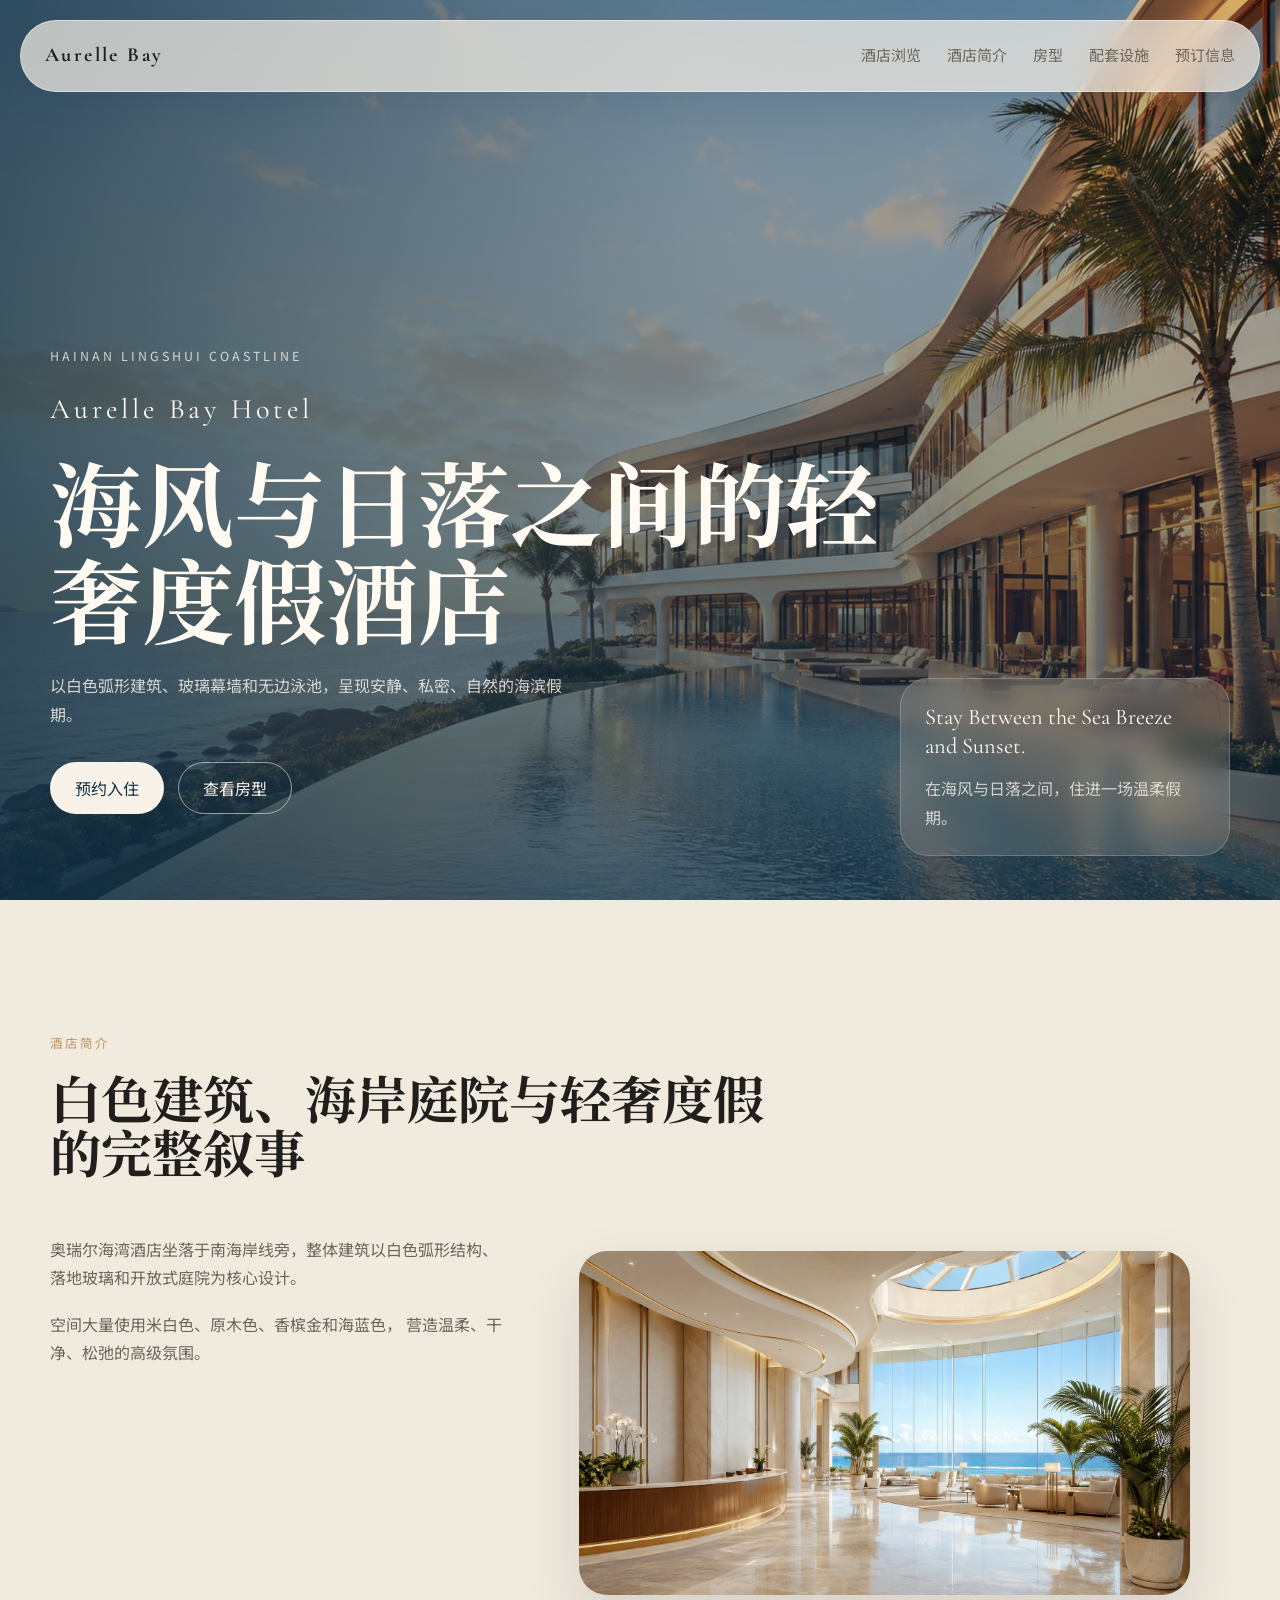
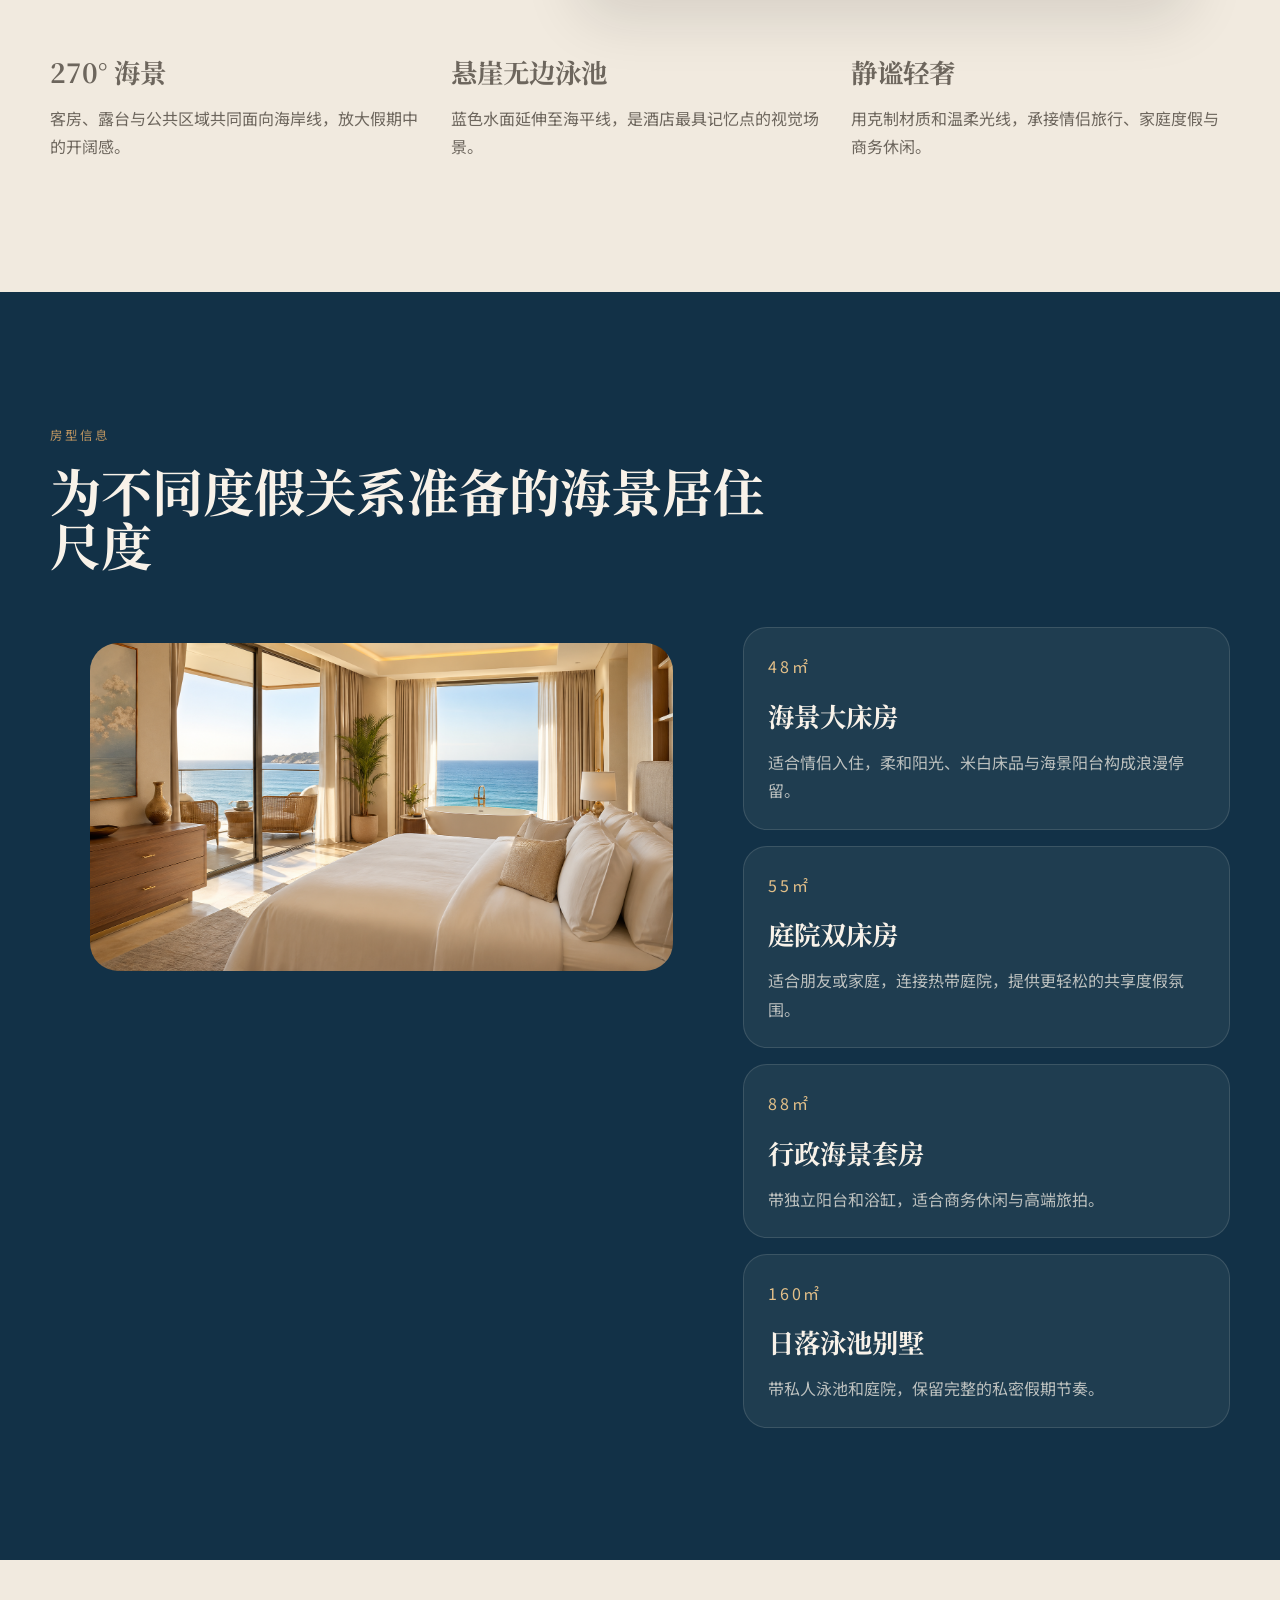
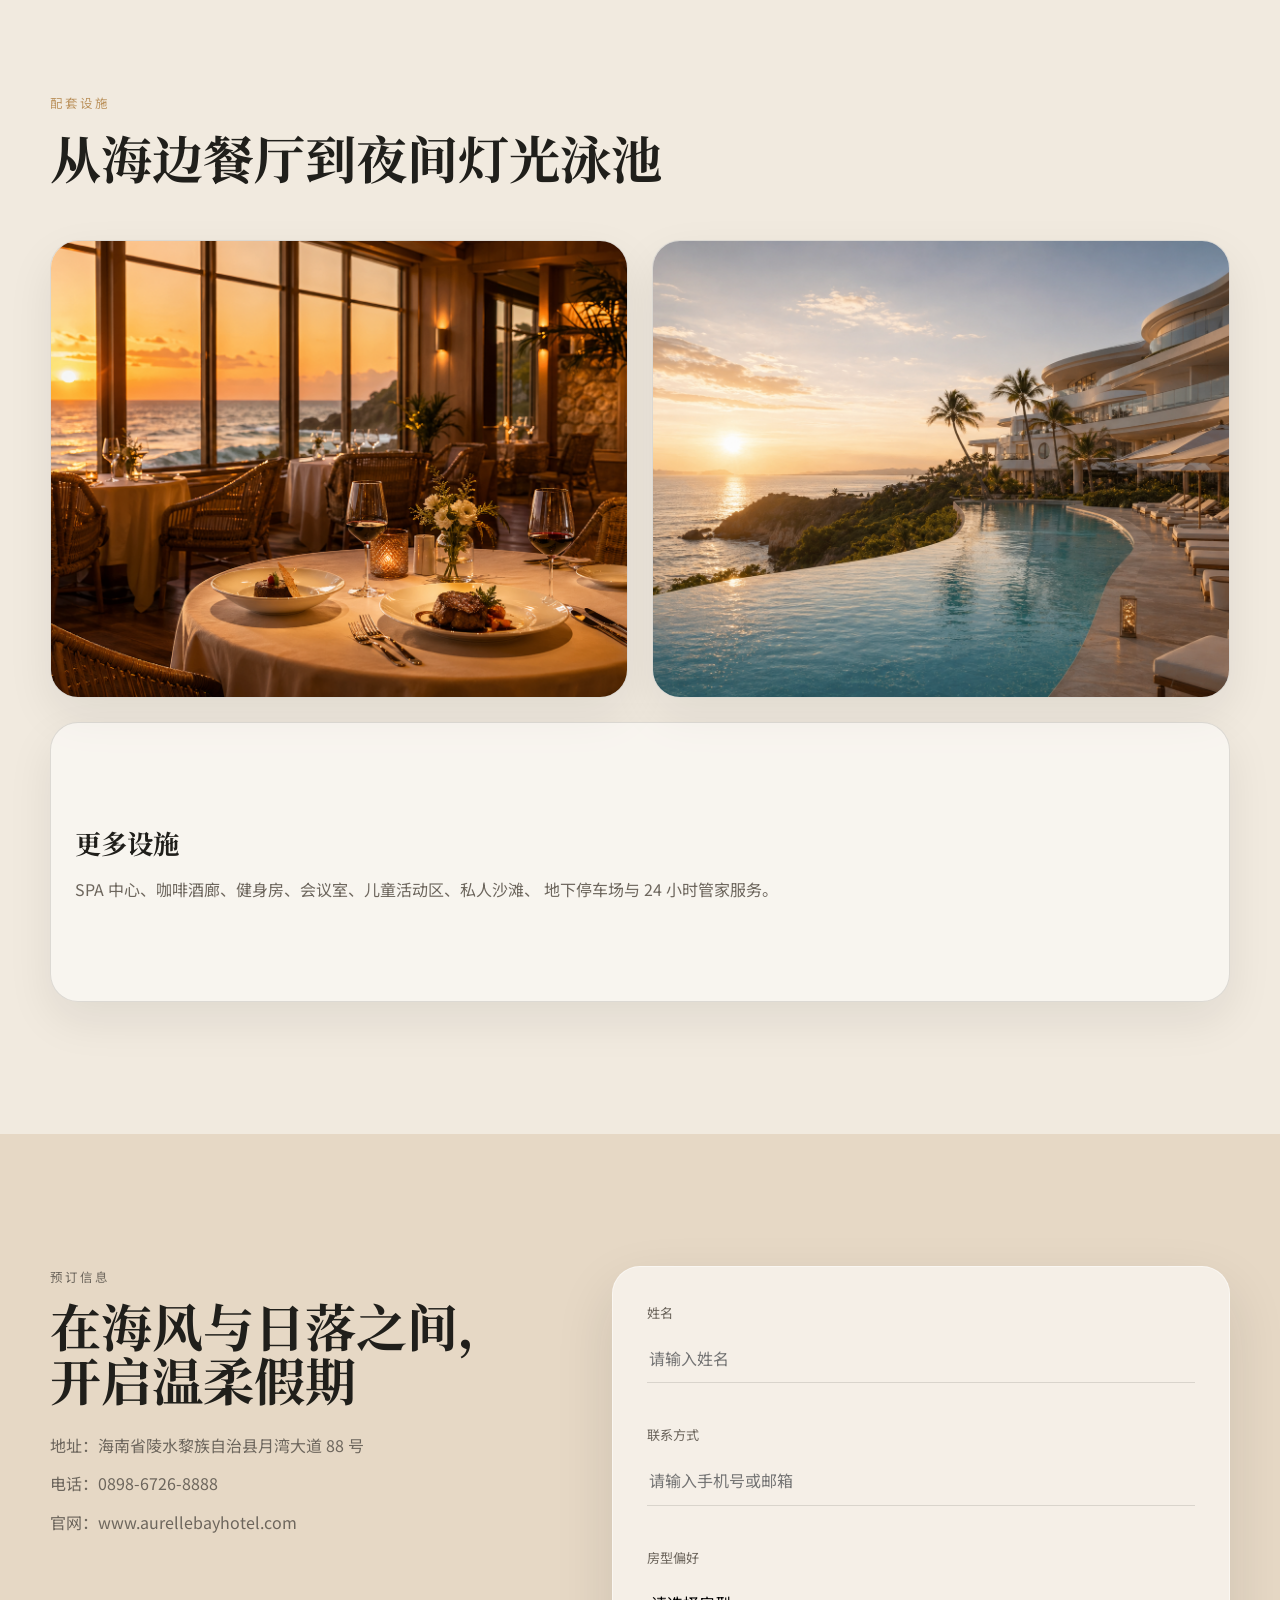
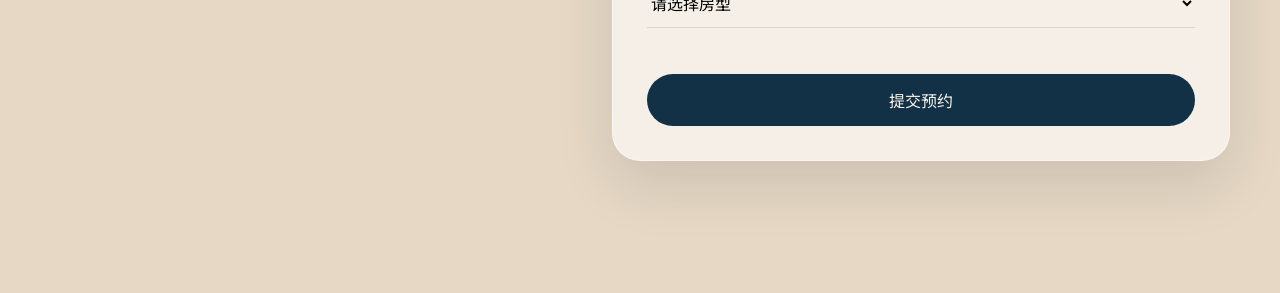
==== pages/hotel-aurelle.html @ c2a2e795 "Reorganize hotel site pages and assets" ====
<!DOCTYPE html>
<html lang="zh-CN">
  <head>
    <meta charset="UTF-8" />
    <meta name="viewport" content="width=device-width, initial-scale=1.0" />
    <title>Aurelle Bay Hotel | 奥瑞尔海湾酒店</title>
    <meta
      name="description"
      content="奥瑞尔海湾酒店是一家位于海南陵水海岸线的高端海滨度假酒店。"
    />
    <link rel="preconnect" href="https://fonts.googleapis.com" />
    <link rel="preconnect" href="https://fonts.gstatic.com" crossorigin />
    <link
      href="https://fonts.googleapis.com/css2?family=Cormorant+Garamond:wght@500;600;700&family=Manrope:wght@400;500;600;700&family=Noto+Serif+SC:wght@500;600;700&family=Noto+Sans+SC:wght@400;500;700&display=swap"
      rel="stylesheet"
    />
    <link rel="stylesheet" href="../assets/css/hotel-aurelle.css" />
  </head>
  <body>
    <div class="page-loader" id="pageLoader">
      <div>
        <p class="loader-brand">Aurelle Bay</p>
        <span class="loader-line"></span>
      </div>
    </div>

    <header class="topbar">
      <a class="brand-mark" href="#hero">Aurelle Bay</a>
      <nav class="topbar-nav" aria-label="主导航">
        <a href="../index.html">酒店浏览</a>
        <a href="#about">酒店简介</a>
        <a href="#rooms">房型</a>
        <a href="#facilities">配套设施</a>
        <a href="#booking">预订信息</a>
      </nav>
    </header>

    <main>
      <section class="hero" id="hero">
        <div class="hero-media">
          <img src="../assets/images/hotels/aurelle/hero-exterior.png" alt="奥瑞尔海湾酒店外观" />
        </div>
        <div class="hero-content reveal">
          <p class="eyebrow">Hainan Lingshui Coastline</p>
          <p class="hero-brand">Aurelle Bay Hotel</p>
          <h1>海风与日落之间的轻奢度假酒店</h1>
          <p>
            以白色弧形建筑、玻璃幕墙和无边泳池，呈现安静、私密、自然的海滨假期。
          </p>
          <div class="hero-actions">
            <a class="button button-primary" href="#booking">预约入住</a>
            <a class="button button-secondary" href="#rooms">查看房型</a>
          </div>
        </div>
        <aside class="hero-card reveal">
          <span>Stay Between the Sea Breeze and Sunset.</span>
          <p>在海风与日落之间，住进一场温柔假期。</p>
        </aside>
      </section>

      <section class="about section section-light" id="about">
        <div class="section-heading reveal">
          <p class="eyebrow">酒店简介</p>
          <h2>白色建筑、海岸庭院与轻奢度假的完整叙事</h2>
        </div>
        <div class="about-grid">
          <article class="about-copy reveal">
            <p>
              奥瑞尔海湾酒店坐落于南海岸线旁，整体建筑以白色弧形结构、
              落地玻璃和开放式庭院为核心设计。
            </p>
            <p>
              空间大量使用米白色、原木色、香槟金和海蓝色，
              营造温柔、干净、松弛的高级氛围。
            </p>
          </article>
          <figure class="about-image reveal">
            <img src="../assets/images/hotels/aurelle/lobby.png" alt="玻璃穹顶大堂" />
          </figure>
          <div class="about-points reveal">
            <div>
              <h3>270° 海景</h3>
              <p>客房、露台与公共区域共同面向海岸线，放大假期中的开阔感。</p>
            </div>
            <div>
              <h3>悬崖无边泳池</h3>
              <p>蓝色水面延伸至海平线，是酒店最具记忆点的视觉场景。</p>
            </div>
            <div>
              <h3>静谧轻奢</h3>
              <p>用克制材质和温柔光线，承接情侣旅行、家庭度假与商务休闲。</p>
            </div>
          </div>
        </div>
      </section>

      <section class="rooms section section-dark" id="rooms">
        <div class="section-heading reveal">
          <p class="eyebrow">房型信息</p>
          <h2>为不同度假关系准备的海景居住尺度</h2>
        </div>
        <div class="room-layout">
          <figure class="room-visual reveal">
            <img src="../assets/images/hotels/aurelle/room-suite.png" alt="现代轻奢海景套房" />
          </figure>
          <div class="room-list">
            <article class="room-card reveal">
              <span>48㎡</span>
              <h3>海景大床房</h3>
              <p>适合情侣入住，柔和阳光、米白床品与海景阳台构成浪漫停留。</p>
            </article>
            <article class="room-card reveal">
              <span>55㎡</span>
              <h3>庭院双床房</h3>
              <p>适合朋友或家庭，连接热带庭院，提供更轻松的共享度假氛围。</p>
            </article>
            <article class="room-card reveal">
              <span>88㎡</span>
              <h3>行政海景套房</h3>
              <p>带独立阳台和浴缸，适合商务休闲与高端旅拍。</p>
            </article>
            <article class="room-card reveal">
              <span>160㎡</span>
              <h3>日落泳池别墅</h3>
              <p>带私人泳池和庭院，保留完整的私密假期节奏。</p>
            </article>
          </div>
        </div>
      </section>

      <section class="facilities section section-light" id="facilities">
        <div class="section-heading reveal">
          <p class="eyebrow">配套设施</p>
          <h2>从海边餐厅到夜间灯光泳池</h2>
        </div>
        <div class="facility-grid">
          <article class="facility-card reveal">
            <img src="../assets/images/hotels/aurelle/restaurant.png" alt="海边西餐厅" />
            <div>
              <h3>海边西餐厅</h3>
              <p>白色桌布、藤编椅与暖黄灯光，将落日海景纳入晚餐体验。</p>
            </div>
          </article>
          <article class="facility-card reveal">
            <img src="../assets/images/hotels/aurelle/infinity-pool.png" alt="悬崖无边泳池" />
            <div>
              <h3>无边泳池</h3>
              <p>悬崖边的蓝色水面连接海平线，夜间灯光带来更柔和的度假氛围。</p>
            </div>
          </article>
          <article class="facility-card text-card reveal">
            <h3>更多设施</h3>
            <p>
              SPA 中心、咖啡酒廊、健身房、会议室、儿童活动区、私人沙滩、
              地下停车场与 24 小时管家服务。
            </p>
          </article>
        </div>
      </section>

      <section class="booking section section-accent" id="booking">
        <div class="booking-copy reveal">
          <p class="eyebrow">预订信息</p>
          <h2>在海风与日落之间，开启温柔假期</h2>
          <p>地址：海南省陵水黎族自治县月湾大道 88 号</p>
          <p>电话：0898-6726-8888</p>
          <p>官网：www.aurellebayhotel.com</p>
        </div>
        <form class="booking-form reveal" id="aurelleBookingForm" novalidate>
          <label>
            <span>姓名</span>
            <input name="name" type="text" placeholder="请输入姓名" />
            <small></small>
          </label>
          <label>
            <span>联系方式</span>
            <input name="contact" type="text" placeholder="请输入手机号或邮箱" />
            <small></small>
          </label>
          <label>
            <span>房型偏好</span>
            <select name="room">
              <option value="">请选择房型</option>
              <option>海景大床房</option>
              <option>庭院双床房</option>
              <option>行政海景套房</option>
              <option>日落泳池别墅</option>
            </select>
            <small></small>
          </label>
          <button class="button button-primary" type="submit">提交预约</button>
        </form>
      </section>
    </main>

    <div class="toast" id="successToast">预约信息已提交，礼宾团队将尽快联系您。</div>

    <script src="../assets/vendor/jquery-3.7.1.min.js"></script>
    <script src="../assets/js/hotel-aurelle.js"></script>
  </body>
</html>
---- assets/css/hotel-aurelle.css ----
:root {
  --bg: #f1eadf;
  --surface: rgba(255, 255, 255, 0.66);
  --text: #201f1b;
  --muted: #6d665d;
  --line: rgba(32, 31, 27, 0.13);
  --deep: #123147;
  --ocean: #1e6a83;
  --sand: #bd9561;
  --cream: #f8f2e9;
  --shadow: 0 24px 58px rgba(28, 28, 24, 0.12);
  --container: min(1180px, calc(100% - 64px));
}

*,
*::before,
*::after {
  box-sizing: border-box;
}

html {
  scroll-behavior: smooth;
}

body {
  margin: 0;
  color: var(--text);
  background: var(--bg);
  font-family: "Noto Sans SC", "Manrope", sans-serif;
  line-height: 1.78;
}

img {
  display: block;
  width: 100%;
  height: auto;
}

a {
  color: inherit;
  text-decoration: none;
}

button,
input,
select {
  font: inherit;
}

.page-loader {
  position: fixed;
  inset: 0;
  z-index: 100;
  display: grid;
  place-items: center;
  background: #102a3d;
  color: var(--cream);
}

.loader-brand {
  margin: 0 0 22px;
  font-family: "Cormorant Garamond", serif;
  font-size: clamp(3rem, 7vw, 5rem);
  letter-spacing: 0.12em;
}

.loader-line {
  display: block;
  width: 100%;
  height: 1px;
  overflow: hidden;
  background: rgba(248, 242, 233, 0.22);
}

.loader-line::after {
  content: "";
  display: block;
  width: 100%;
  height: 100%;
  background: var(--cream);
  transform: translateX(-100%);
  animation: loaderLine 1.1s ease forwards;
}

.topbar {
  position: fixed;
  inset: 20px 0 auto;
  z-index: 30;
  width: min(1280px, calc(100% - 40px));
  margin: 0 auto;
  padding: 17px 24px;
  display: flex;
  align-items: center;
  justify-content: space-between;
  border: 1px solid rgba(255, 255, 255, 0.44);
  border-radius: 999px;
  background: rgba(248, 242, 233, 0.7);
  backdrop-filter: blur(18px);
  box-shadow: 0 12px 30px rgba(18, 49, 71, 0.08);
}

.brand-mark {
  font-family: "Cormorant Garamond", serif;
  font-size: 1.25rem;
  font-weight: 700;
  letter-spacing: 0.12em;
}

.topbar-nav {
  display: flex;
  gap: 26px;
  color: var(--muted);
  font-size: 0.94rem;
}

.hero {
  position: relative;
  min-height: 100vh;
  display: grid;
  align-items: end;
  padding: 118px max(32px, calc((100vw - 1180px) / 2)) 86px;
  color: #fffaf2;
  overflow: hidden;
}

.hero-media {
  position: absolute;
  inset: 0;
  z-index: -2;
}

.hero-media img {
  height: 100%;
  object-fit: cover;
}

.hero::before {
  content: "";
  position: absolute;
  inset: 0;
  z-index: -1;
  background:
    linear-gradient(90deg, rgba(18, 49, 71, 0.72), rgba(18, 49, 71, 0.24) 55%, rgba(18, 49, 71, 0.04)),
    linear-gradient(180deg, rgba(18, 49, 71, 0.1), rgba(18, 49, 71, 0.6));
}

.hero-content {
  max-width: 830px;
}

.eyebrow {
  margin: 0 0 16px;
  color: var(--sand);
  font-size: 0.78rem;
  letter-spacing: 0.24em;
  text-transform: uppercase;
}

.hero .eyebrow {
  color: rgba(255, 250, 242, 0.76);
}

.hero-brand {
  margin: 0;
  font-family: "Cormorant Garamond", serif;
  font-size: clamp(1.6rem, 2.2vw, 2.1rem);
  letter-spacing: 0.14em;
}

.hero h1,
.section-heading h2,
.booking-copy h2 {
  font-family: "Noto Serif SC", "Cormorant Garamond", serif;
  font-weight: 700;
  line-height: 1.06;
}

.hero h1 {
  max-width: 950px;
  margin: 18px 0 24px;
  font-size: clamp(3.5rem, 7.2vw, 6.5rem);
}

.hero-content > p:last-of-type {
  max-width: 520px;
  margin: 0 0 34px;
  color: rgba(255, 250, 242, 0.78);
}

.hero-actions {
  display: flex;
  flex-wrap: wrap;
  gap: 14px;
}

.button {
  display: inline-flex;
  align-items: center;
  justify-content: center;
  min-height: 52px;
  padding: 0 24px;
  border: 1px solid transparent;
  border-radius: 999px;
  cursor: pointer;
  transition: transform 0.3s ease, background-color 0.3s ease;
}

.button:hover {
  transform: translateY(-2px);
}

.button-primary {
  background: var(--cream);
  color: var(--deep);
}

.button-secondary {
  border-color: rgba(255, 250, 242, 0.54);
  color: var(--cream);
}

.hero-card {
  position: absolute;
  right: max(32px, calc((100vw - 1180px) / 2));
  bottom: 44px;
  width: min(330px, 26vw);
  padding: 24px;
  border: 1px solid rgba(255, 255, 255, 0.2);
  border-radius: 28px;
  background: rgba(255, 250, 242, 0.12);
  backdrop-filter: blur(12px);
}

.hero-card span {
  font-family: "Cormorant Garamond", serif;
  font-size: 1.4rem;
  line-height: 1.2;
}

.hero-card p {
  margin: 14px 0 0;
  color: rgba(255, 250, 242, 0.74);
}

.section {
  padding: 132px max(32px, calc((100vw - 1180px) / 2));
}

.section-light {
  background: var(--bg);
}

.section-dark {
  background: var(--deep);
  color: var(--cream);
}

.section-accent {
  display: grid;
  grid-template-columns: 0.8fr 1fr;
  gap: 68px;
  background: #e6d8c5;
}

.section-heading {
  max-width: 760px;
  margin-bottom: 56px;
}

.section-heading h2,
.booking-copy h2 {
  margin: 0;
  font-size: clamp(2.6rem, 4vw, 4.4rem);
}

.about-grid {
  display: grid;
  grid-template-columns: 0.8fr 1.2fr;
  gap: 28px;
  align-items: start;
}

.about-copy,
.about-points {
  color: var(--muted);
}

.about-copy p {
  margin: 0 0 18px;
}

.about-image {
  aspect-ratio: 16 / 9;
  min-height: 0;
  overflow: hidden;
  border-radius: 28px;
  box-shadow: var(--shadow);
}

.about-image img,
.room-visual img,
.facility-card img {
  height: 100%;
  object-fit: cover;
}

.about-points {
  display: grid;
  gap: 22px;
  grid-column: 1 / -1;
  grid-template-columns: repeat(3, 1fr);
  margin-top: 10px;
}

.about-points h3,
.room-card h3,
.facility-card h3 {
  margin: 0 0 8px;
  font-family: "Noto Serif SC", serif;
  font-size: 1.65rem;
}

.about-points p,
.room-card p,
.facility-card p,
.booking-copy p {
  margin: 0;
  color: inherit;
}

.room-layout {
  display: grid;
  grid-template-columns: minmax(0, 1.2fr) minmax(340px, 0.88fr);
  gap: 30px;
}

.room-visual {
  aspect-ratio: 16 / 9;
  min-height: 0;
  overflow: hidden;
  border-radius: 28px;
}

.room-list {
  display: grid;
  gap: 16px;
}

.room-card {
  padding: 24px;
  border: 1px solid rgba(248, 242, 233, 0.13);
  border-radius: 24px;
  background: rgba(248, 242, 233, 0.06);
}

.room-card span {
  display: inline-block;
  margin-bottom: 12px;
  color: #e2bf88;
  letter-spacing: 0.16em;
}

.room-card p {
  color: rgba(248, 242, 233, 0.72);
}

.facility-grid {
  display: grid;
  grid-template-columns: repeat(2, minmax(0, 1fr));
  gap: 24px;
}

.facility-card {
  overflow: hidden;
  border: 1px solid var(--line);
  border-radius: 28px;
  background: rgba(255, 255, 255, 0.5);
  box-shadow: 0 18px 46px rgba(28, 28, 24, 0.08);
}

.facility-card img {
  aspect-ratio: 16 / 9;
}

.facility-card div,
.text-card {
  padding: 24px;
}

.facility-card p {
  color: var(--muted);
}

.text-card {
  min-height: 280px;
  display: grid;
  align-content: center;
  grid-column: 1 / -1;
}

.booking-copy {
  color: var(--muted);
}

.booking-copy h2 {
  margin-bottom: 24px;
  color: var(--text);
}

.booking-copy p {
  margin-bottom: 10px;
}

.booking-form {
  display: grid;
  gap: 18px;
  padding: 34px;
  border: 1px solid rgba(255, 255, 255, 0.48);
  border-radius: 28px;
  background: rgba(255, 255, 255, 0.58);
  box-shadow: var(--shadow);
}

.booking-form label {
  display: grid;
  gap: 9px;
}

.booking-form span {
  color: var(--muted);
  font-size: 0.82rem;
}

.booking-form input,
.booking-form select {
  min-height: 50px;
  border: 0;
  border-bottom: 1px solid var(--line);
  background: transparent;
  outline: none;
}

.booking-form small {
  min-height: 1em;
  color: #9b503c;
  font-size: 0.82rem;
}

.booking-form .button-primary {
  width: 100%;
  margin-top: 6px;
  background: var(--deep);
  color: var(--cream);
}

.toast {
  position: fixed;
  right: 24px;
  bottom: 24px;
  z-index: 80;
  display: none;
  max-width: min(360px, calc(100% - 48px));
  padding: 16px 18px;
  border-radius: 16px;
  background: rgba(18, 49, 71, 0.94);
  color: var(--cream);
  box-shadow: var(--shadow);
}

.reveal {
  opacity: 0;
  transform: translateY(32px);
}

.reveal.is-visible {
  opacity: 1;
  transform: translateY(0);
  transition: opacity 0.8s ease, transform 0.8s ease;
}

@keyframes loaderLine {
  to {
    transform: translateX(0);
  }
}

@media (max-width: 1020px) {
  .topbar-nav {
    gap: 16px;
  }

  .hero-card {
    position: relative;
    right: auto;
    bottom: auto;
    width: min(420px, 100%);
    margin-top: 28px;
  }

  .about-grid,
  .room-layout,
  .section-accent {
    grid-template-columns: 1fr;
  }

  .about-points,
  .facility-grid {
    grid-template-columns: 1fr;
  }

  .about-image,
  .room-visual {
    min-height: 0;
  }
}

@media (max-width: 720px) {
  :root {
    --container: calc(100% - 28px);
  }

  .topbar {
    width: calc(100% - 20px);
    padding: 14px 18px;
  }

  .topbar-nav {
    display: none;
  }

  .hero {
    padding: 104px 18px 64px;
  }

  .hero h1 {
    font-size: 3.3rem;
  }

  .section {
    padding: 88px 20px;
  }

  .facility-card img {
    aspect-ratio: 16 / 9;
  }

  .booking-form {
    padding: 26px 22px;
  }
}
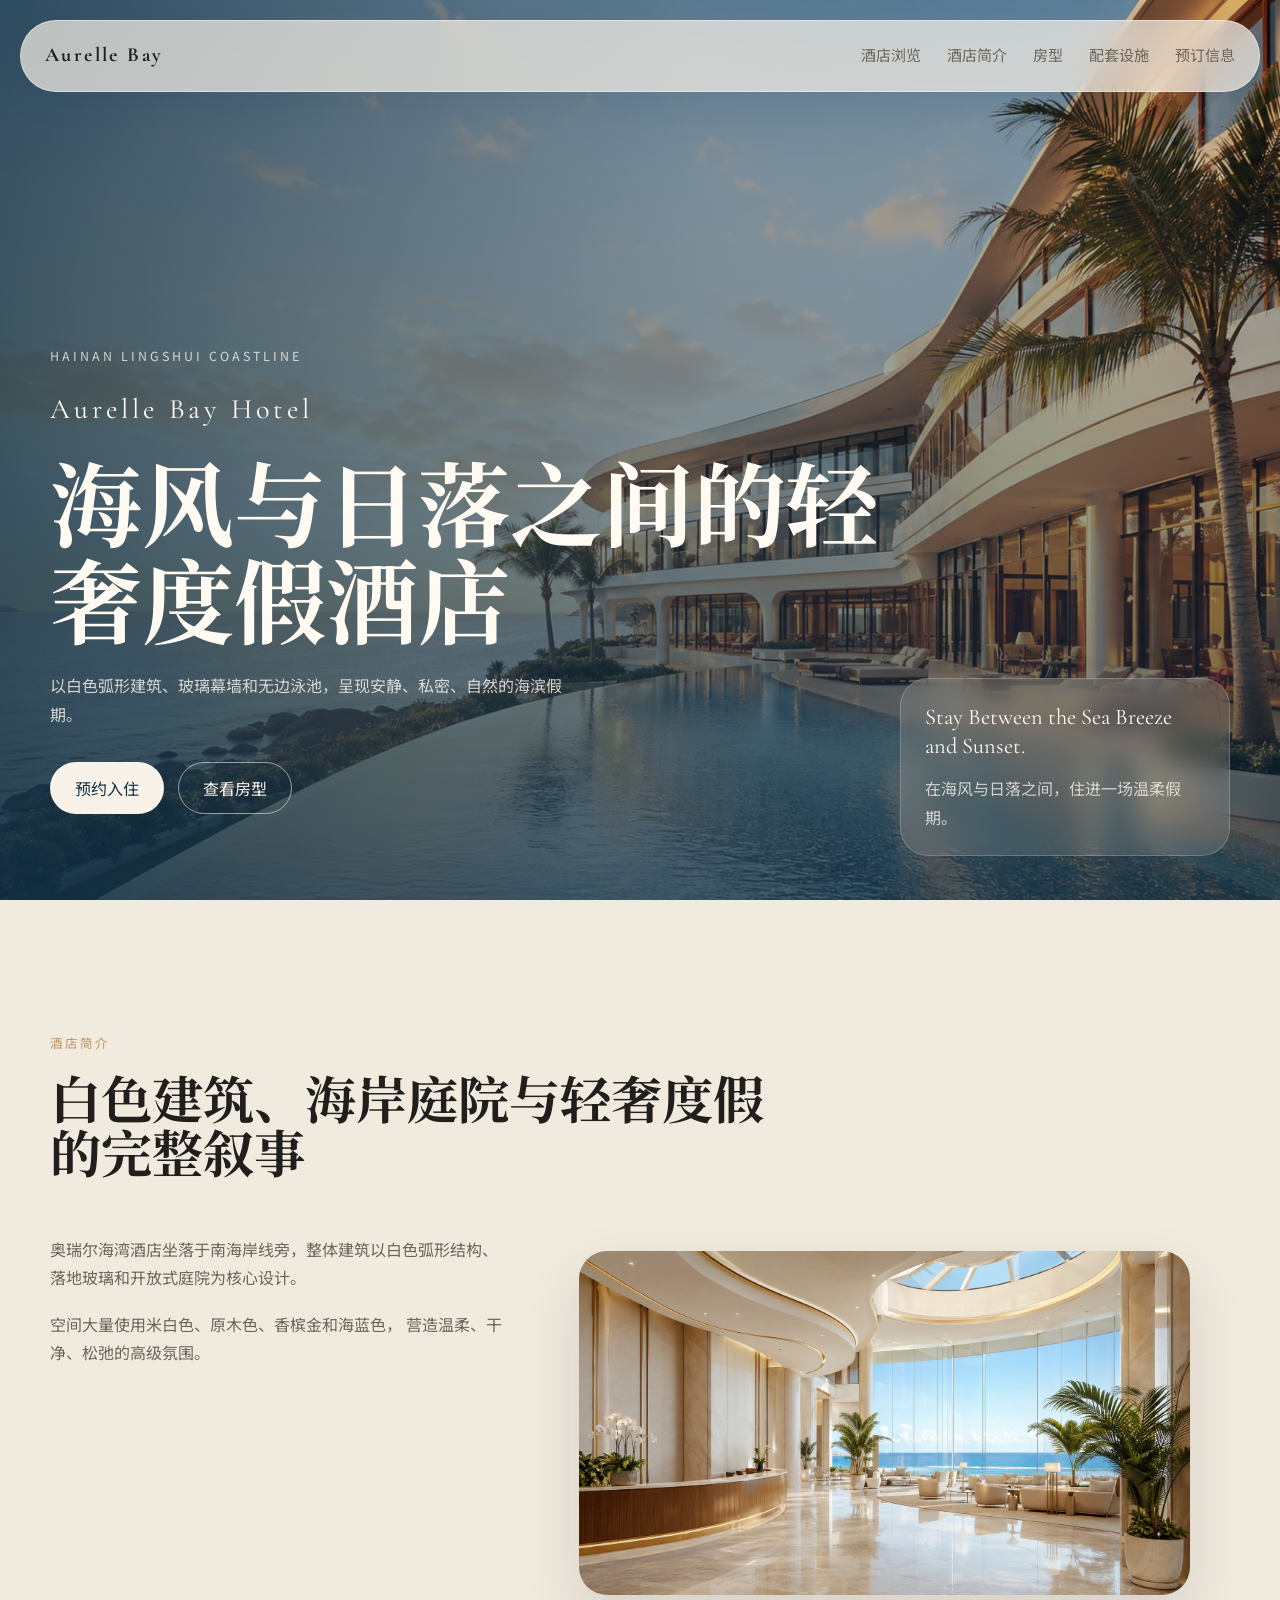
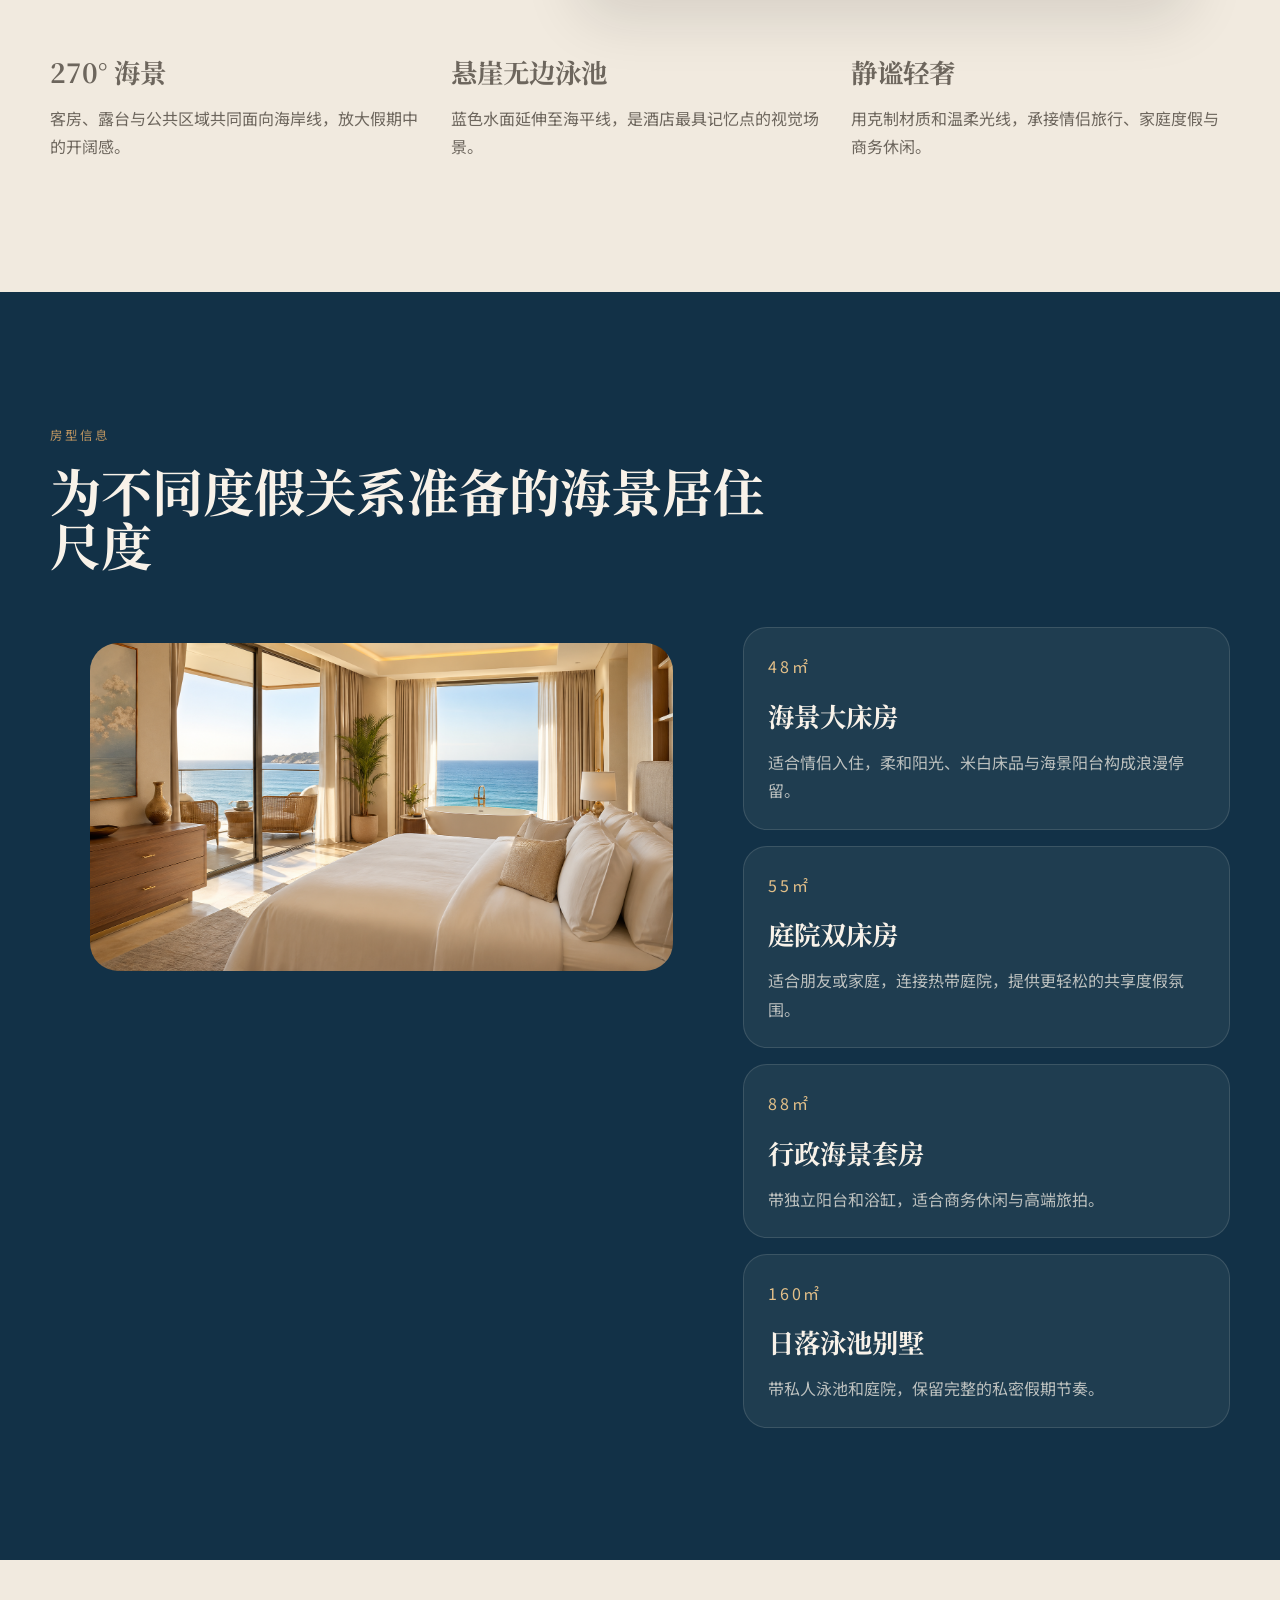
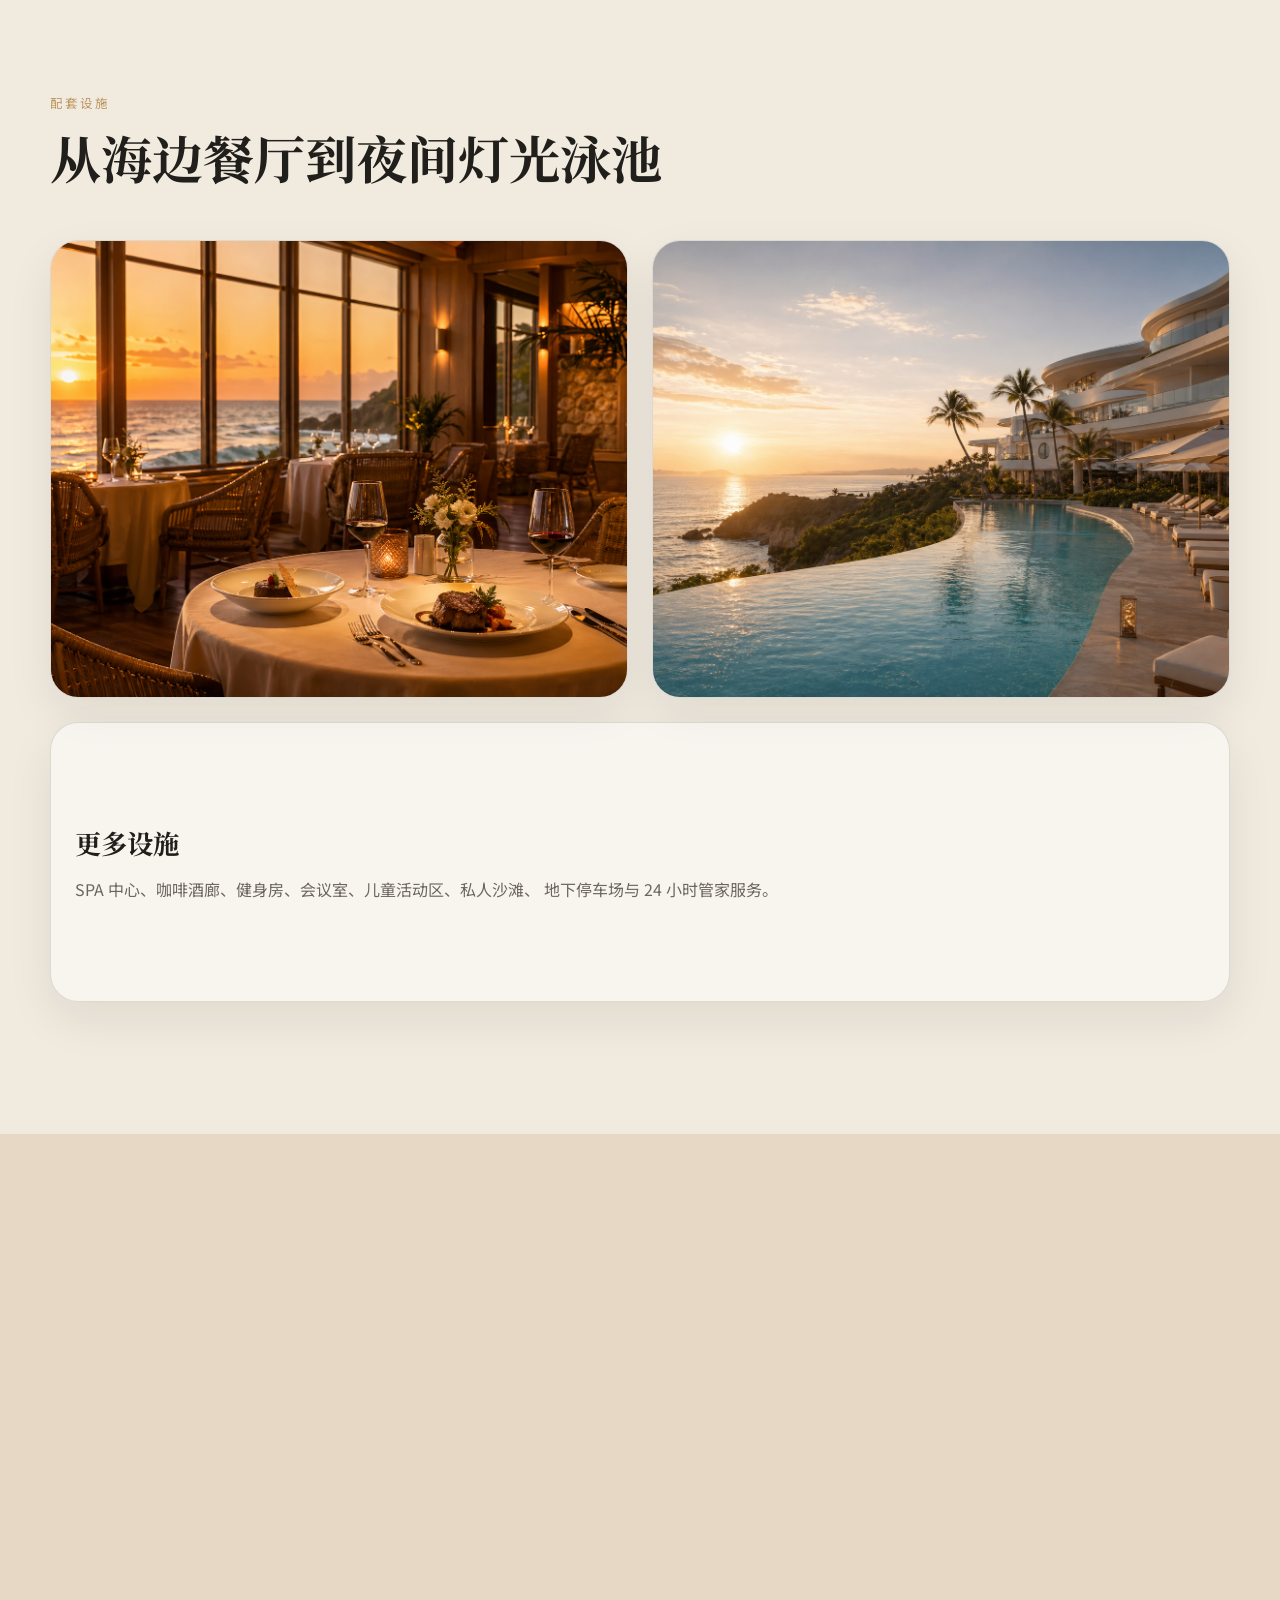
==== commit ad7a19a4: "Refine hotel site shared assets" ====
--- a/pages/hotel-aurelle.html
+++ b/pages/hotel-aurelle.html
@@ -14,6 +14,7 @@
       href="https://fonts.googleapis.com/css2?family=Cormorant+Garamond:wght@500;600;700&family=Manrope:wght@400;500;600;700&family=Noto+Serif+SC:wght@500;600;700&family=Noto+Sans+SC:wght@400;500;700&display=swap"
       rel="stylesheet"
     />
+    <link rel="stylesheet" href="../assets/css/common.css" />
     <link rel="stylesheet" href="../assets/css/hotel-aurelle.css" />
   </head>
   <body>
@@ -166,7 +167,17 @@
           <p>电话：0898-6726-8888</p>
           <p>官网：www.aurellebayhotel.com</p>
         </div>
-        <form class="booking-form reveal" id="aurelleBookingForm" novalidate>
+        <form
+          class="booking-form reveal"
+          id="aurelleBookingForm"
+          data-loader-delay="900"
+          data-loader-fade="450"
+          data-hover-selector=".facility-card, .room-card"
+          data-hover-y="-5"
+          data-hover-transition="transform 0.3s ease"
+          data-toast-delay="1800"
+          novalidate
+        >
           <label>
             <span>姓名</span>
             <input name="name" type="text" placeholder="请输入姓名" />
@@ -196,6 +207,6 @@
     <div class="toast" id="successToast">预约信息已提交，礼宾团队将尽快联系您。</div>
 
     <script src="../assets/vendor/jquery-3.7.1.min.js"></script>
-    <script src="../assets/js/hotel-aurelle.js"></script>
+    <script src="../assets/js/common.js"></script>
   </body>
 </html>
--- a/assets/css/common.css
+++ b/assets/css/common.css
@@ -0,0 +1,221 @@
+*,
+*::before,
+*::after {
+  box-sizing: border-box;
+}
+
+html {
+  scroll-behavior: smooth;
+}
+
+body {
+  margin: 0;
+  font-family: "Noto Sans SC", "Manrope", sans-serif;
+  line-height: 1.72;
+}
+
+img {
+  display: block;
+  width: 100%;
+  height: auto;
+}
+
+a {
+  color: inherit;
+  text-decoration: none;
+}
+
+button,
+input,
+select {
+  font: inherit;
+}
+
+.page-loader {
+  position: fixed;
+  inset: 0;
+  z-index: 100;
+  display: grid;
+  place-items: center;
+}
+
+.loader-core {
+  width: min(520px, calc(100% - 48px));
+  text-align: center;
+}
+
+.loader-core span,
+.loader-line {
+  display: block;
+  width: 100%;
+  overflow: hidden;
+}
+
+.loader-core span::after,
+.loader-line::after {
+  content: "";
+  display: block;
+  width: 100%;
+  height: 100%;
+  transform: translateX(-100%);
+}
+
+.topbar {
+  position: fixed;
+  inset: 18px 0 auto;
+  z-index: 30;
+  width: min(1280px, calc(100% - 40px));
+  margin: 0 auto;
+  display: flex;
+  align-items: center;
+  justify-content: space-between;
+  padding: 16px 22px;
+  border-radius: 999px;
+  backdrop-filter: blur(18px);
+}
+
+.brand-mark {
+  font-weight: 700;
+}
+
+.topbar-nav {
+  display: flex;
+  gap: 22px;
+  font-size: 0.92rem;
+}
+
+.hero {
+  position: relative;
+  min-height: 100vh;
+  display: grid;
+  align-items: end;
+  overflow: hidden;
+}
+
+.hero-media {
+  position: absolute;
+  inset: 0;
+  z-index: -2;
+}
+
+.hero-media img {
+  height: 100%;
+  object-fit: cover;
+}
+
+.hero::before {
+  content: "";
+  position: absolute;
+  inset: 0;
+  z-index: -1;
+}
+
+.eyebrow {
+  margin: 0 0 14px;
+  font-size: 0.76rem;
+  letter-spacing: 0.24em;
+  text-transform: uppercase;
+}
+
+.hero-actions {
+  display: flex;
+  flex-wrap: wrap;
+  gap: 14px;
+}
+
+.button {
+  display: inline-flex;
+  align-items: center;
+  justify-content: center;
+  min-height: 52px;
+  padding: 0 24px;
+  border: 1px solid transparent;
+  border-radius: 999px;
+  cursor: pointer;
+  transition: transform 0.3s ease, background-color 0.3s ease;
+}
+
+.button:hover {
+  transform: translateY(-2px);
+}
+
+.section-heading {
+  max-width: 820px;
+  margin-bottom: 52px;
+}
+
+.booking-form {
+  display: grid;
+  gap: 18px;
+  padding: 32px;
+}
+
+.booking-form label {
+  display: grid;
+  gap: 8px;
+}
+
+.booking-form span {
+  font-size: 0.82rem;
+}
+
+.booking-form input,
+.booking-form select {
+  min-height: 50px;
+  width: 100%;
+  outline: none;
+}
+
+.booking-form small {
+  min-height: 1em;
+  font-size: 0.82rem;
+}
+
+.booking-form .button,
+.booking-form .button-primary {
+  width: 100%;
+  margin-top: 6px;
+}
+
+.toast {
+  position: fixed;
+  right: 24px;
+  bottom: 24px;
+  z-index: 80;
+  display: none;
+  max-width: min(380px, calc(100% - 48px));
+  padding: 16px 18px;
+  border-radius: 8px;
+}
+
+.reveal {
+  opacity: 0;
+  transform: translateY(32px);
+}
+
+.reveal.is-visible {
+  opacity: 1;
+  transform: translateY(0);
+  transition: opacity 0.8s ease, transform 0.8s ease;
+}
+
+@keyframes commonLoaderLine {
+  to {
+    transform: translateX(0);
+  }
+}
+
+@media (max-width: 720px) {
+  .topbar {
+    width: calc(100% - 20px);
+    padding: 14px 18px;
+  }
+
+  .topbar-nav {
+    display: none;
+  }
+
+  .booking-form {
+    padding: 24px 20px;
+  }
+}
--- a/assets/css/hotel-aurelle.css
+++ b/assets/css/hotel-aurelle.css
@@ -12,47 +12,13 @@
   --container: min(1180px, calc(100% - 64px));
 }
 
-*,
-*::before,
-*::after {
-  box-sizing: border-box;
-}
-
-html {
-  scroll-behavior: smooth;
-}
-
 body {
-  margin: 0;
   color: var(--text);
   background: var(--bg);
-  font-family: "Noto Sans SC", "Manrope", sans-serif;
   line-height: 1.78;
 }
 
-img {
-  display: block;
-  width: 100%;
-  height: auto;
-}
-
-a {
-  color: inherit;
-  text-decoration: none;
-}
-
-button,
-input,
-select {
-  font: inherit;
-}
-
 .page-loader {
-  position: fixed;
-  inset: 0;
-  z-index: 100;
-  display: grid;
-  place-items: center;
   background: #102a3d;
   color: var(--cream);
 }
@@ -65,37 +31,20 @@
 }
 
 .loader-line {
-  display: block;
-  width: 100%;
   height: 1px;
-  overflow: hidden;
   background: rgba(248, 242, 233, 0.22);
 }
 
 .loader-line::after {
-  content: "";
-  display: block;
-  width: 100%;
-  height: 100%;
   background: var(--cream);
-  transform: translateX(-100%);
-  animation: loaderLine 1.1s ease forwards;
+  animation: commonLoaderLine 1.1s ease forwards;
 }
 
 .topbar {
-  position: fixed;
   inset: 20px 0 auto;
-  z-index: 30;
-  width: min(1280px, calc(100% - 40px));
-  margin: 0 auto;
   padding: 17px 24px;
-  display: flex;
-  align-items: center;
-  justify-content: space-between;
   border: 1px solid rgba(255, 255, 255, 0.44);
-  border-radius: 999px;
   background: rgba(248, 242, 233, 0.7);
-  backdrop-filter: blur(18px);
   box-shadow: 0 12px 30px rgba(18, 49, 71, 0.08);
 }
 
@@ -107,38 +56,21 @@
 }
 
 .topbar-nav {
-  display: flex;
   gap: 26px;
   color: var(--muted);
   font-size: 0.94rem;
 }
 
 .hero {
-  position: relative;
-  min-height: 100vh;
-  display: grid;
-  align-items: end;
   padding: 118px max(32px, calc((100vw - 1180px) / 2)) 86px;
   color: #fffaf2;
-  overflow: hidden;
 }
 
 .hero-media {
-  position: absolute;
-  inset: 0;
   z-index: -2;
 }
 
-.hero-media img {
-  height: 100%;
-  object-fit: cover;
-}
-
 .hero::before {
-  content: "";
-  position: absolute;
-  inset: 0;
-  z-index: -1;
   background:
     linear-gradient(90deg, rgba(18, 49, 71, 0.72), rgba(18, 49, 71, 0.24) 55%, rgba(18, 49, 71, 0.04)),
     linear-gradient(180deg, rgba(18, 49, 71, 0.1), rgba(18, 49, 71, 0.6));
@@ -422,45 +354,31 @@
 }
 
 .booking-form label {
-  display: grid;
   gap: 9px;
 }
 
 .booking-form span {
   color: var(--muted);
-  font-size: 0.82rem;
 }
 
 .booking-form input,
 .booking-form select {
-  min-height: 50px;
   border: 0;
   border-bottom: 1px solid var(--line);
   background: transparent;
-  outline: none;
 }
 
 .booking-form small {
-  min-height: 1em;
   color: #9b503c;
-  font-size: 0.82rem;
 }
 
 .booking-form .button-primary {
-  width: 100%;
-  margin-top: 6px;
   background: var(--deep);
   color: var(--cream);
 }
 
 .toast {
-  position: fixed;
-  right: 24px;
-  bottom: 24px;
-  z-index: 80;
-  display: none;
   max-width: min(360px, calc(100% - 48px));
-  padding: 16px 18px;
   border-radius: 16px;
   background: rgba(18, 49, 71, 0.94);
   color: var(--cream);
@@ -476,12 +394,6 @@
   opacity: 1;
   transform: translateY(0);
   transition: opacity 0.8s ease, transform 0.8s ease;
-}
-
-@keyframes loaderLine {
-  to {
-    transform: translateX(0);
-  }
 }
 
 @media (max-width: 1020px) {
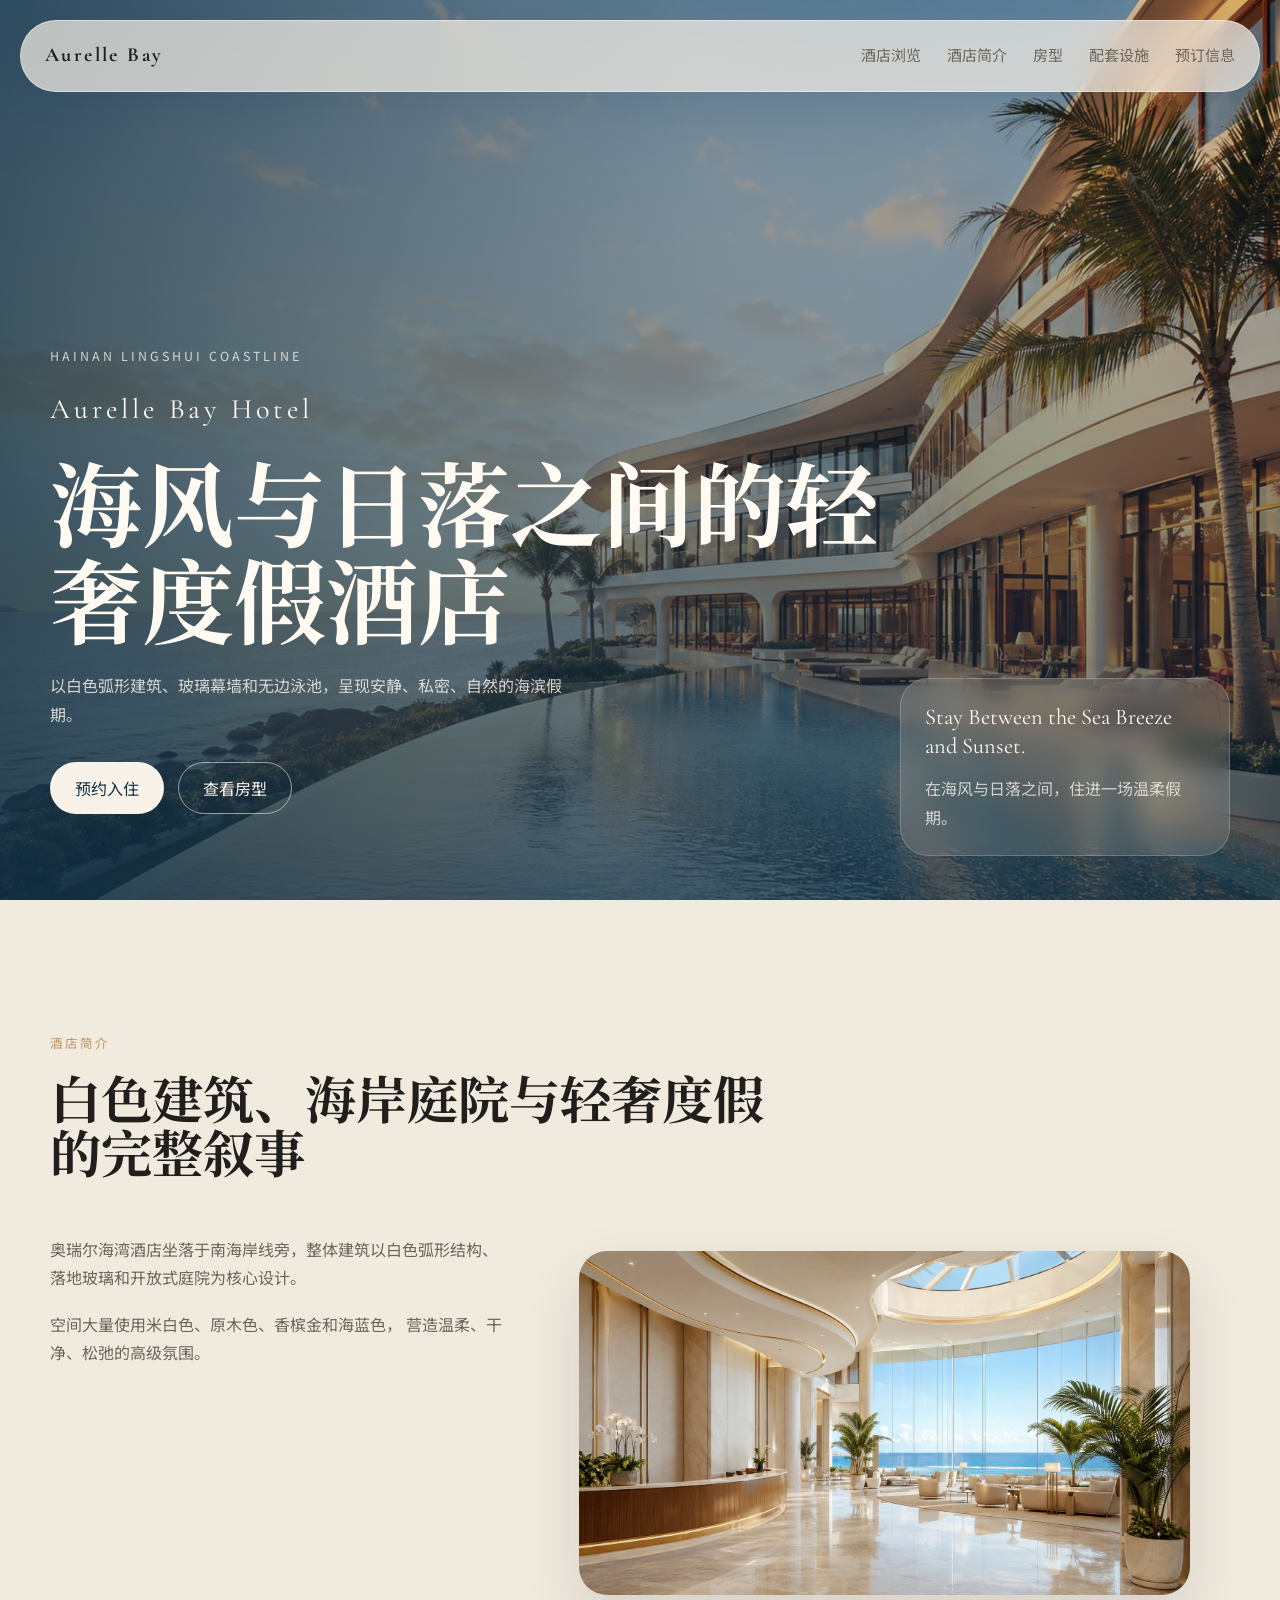
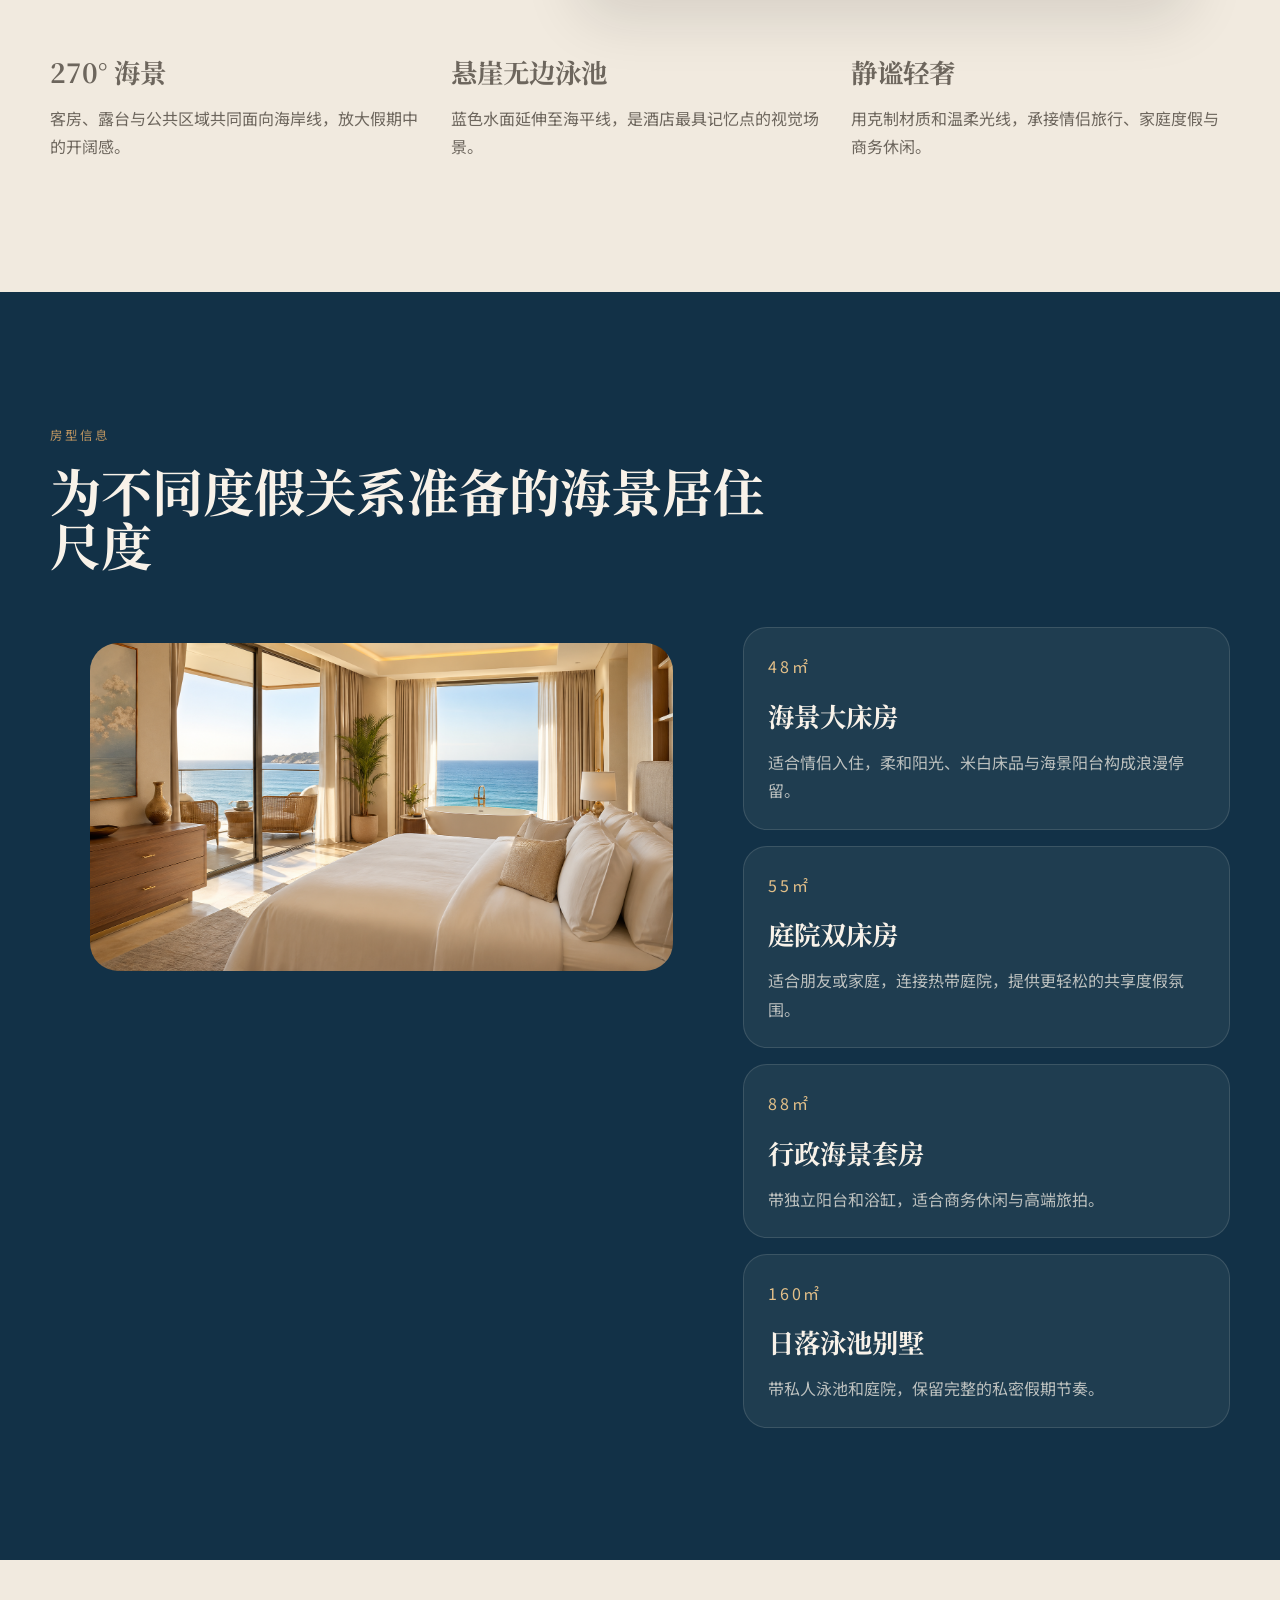
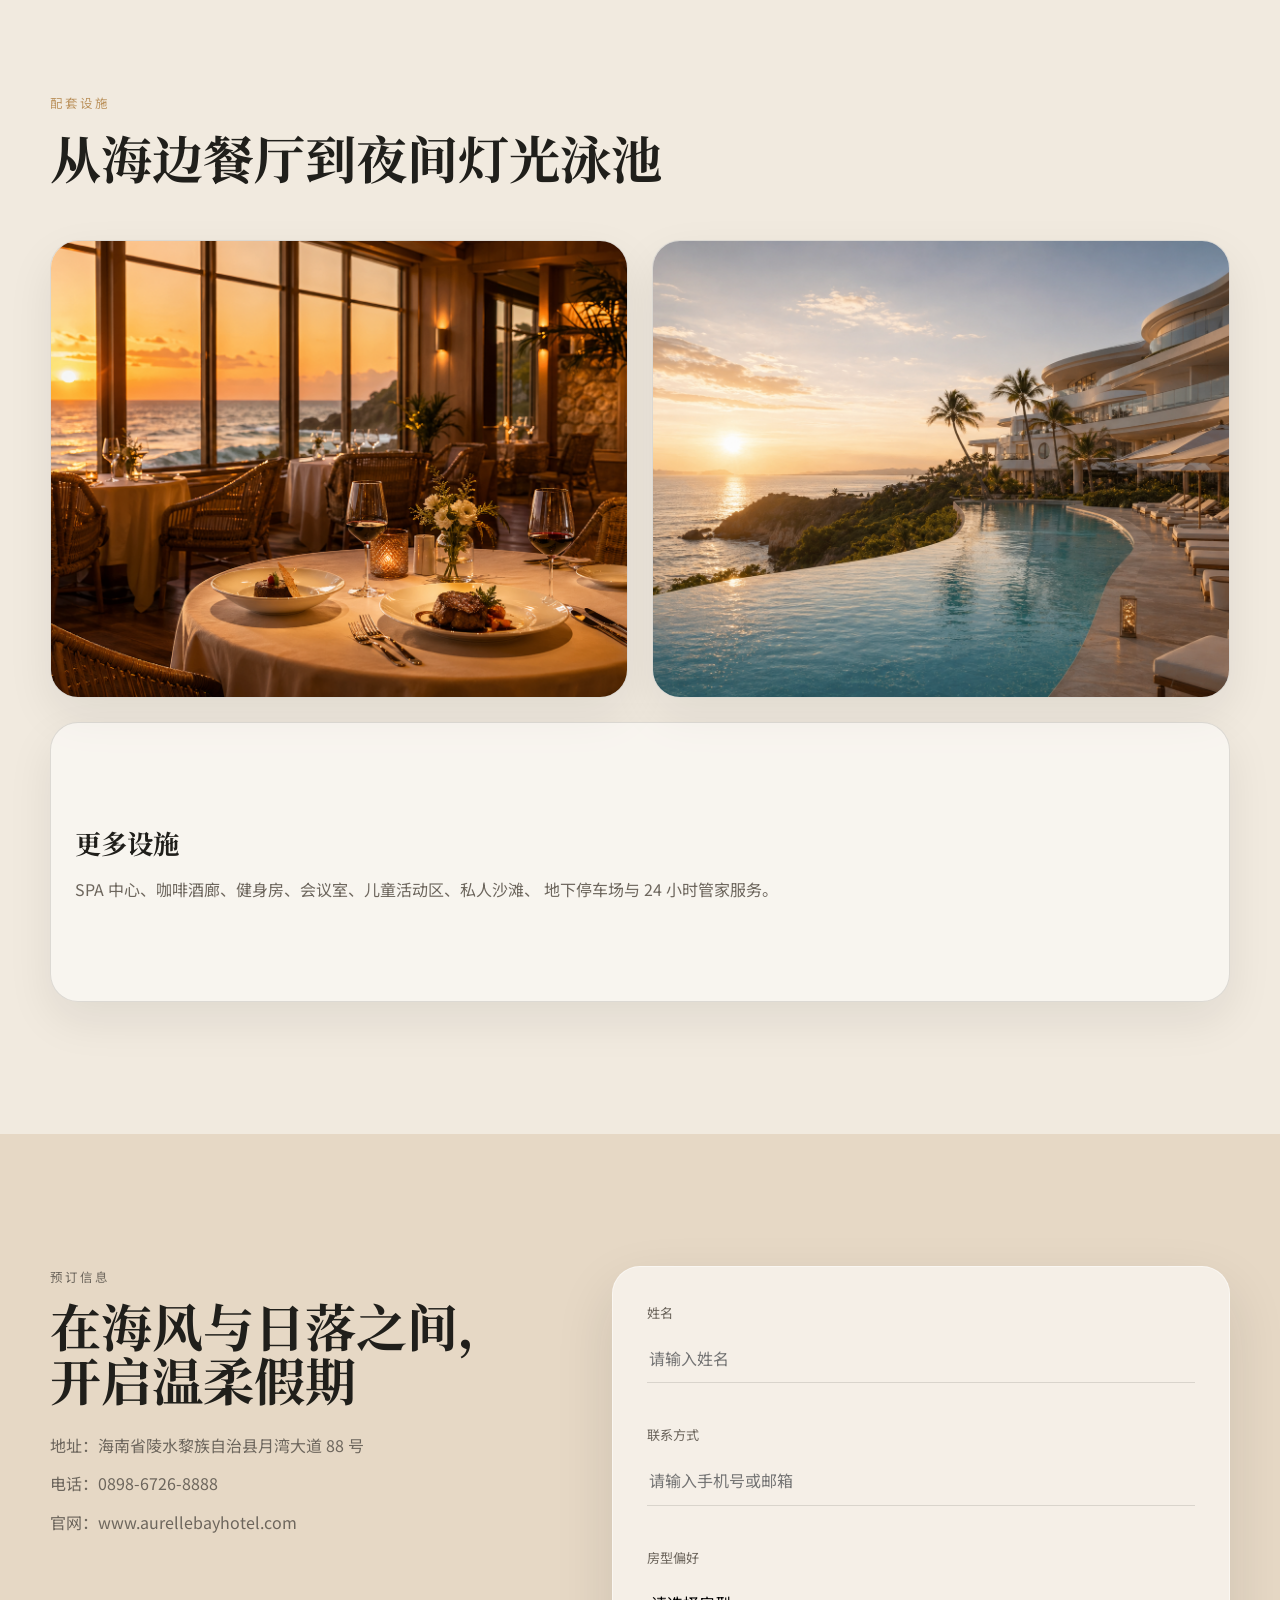
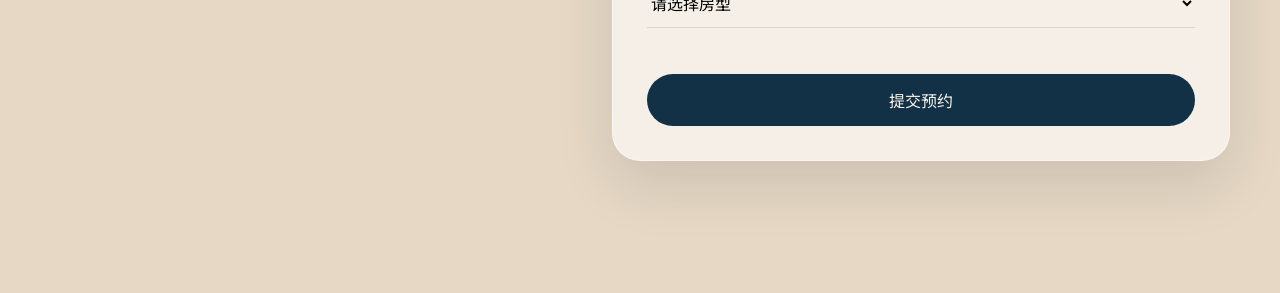
==== commit 8f04c7bc: "Refactor shared styles and booking validation" ====
--- a/pages/hotel-aurelle.html
+++ b/pages/hotel-aurelle.html
@@ -14,6 +14,7 @@
       href="https://fonts.googleapis.com/css2?family=Cormorant+Garamond:wght@500;600;700&family=Manrope:wght@400;500;600;700&family=Noto+Serif+SC:wght@500;600;700&family=Noto+Sans+SC:wght@400;500;700&display=swap"
       rel="stylesheet"
     />
+    <link rel="stylesheet" href="../assets/css/base.css" />
     <link rel="stylesheet" href="../assets/css/common.css" />
     <link rel="stylesheet" href="../assets/css/hotel-aurelle.css" />
   </head>
@@ -207,6 +208,7 @@
     <div class="toast" id="successToast">预约信息已提交，礼宾团队将尽快联系您。</div>
 
     <script src="../assets/vendor/jquery-3.7.1.min.js"></script>
+    <script src="../assets/js/booking-validation.js"></script>
     <script src="../assets/js/common.js"></script>
   </body>
 </html>
--- a/assets/css/base.css
+++ b/assets/css/base.css
@@ -0,0 +1,30 @@
+*,
+*::before,
+*::after {
+  box-sizing: border-box;
+}
+
+html {
+  scroll-behavior: smooth;
+}
+
+body {
+  margin: 0;
+}
+
+img {
+  display: block;
+  width: 100%;
+}
+
+a {
+  color: inherit;
+  text-decoration: none;
+}
+
+button,
+input,
+select,
+textarea {
+  font: inherit;
+}
--- a/assets/css/common.css
+++ b/assets/css/common.css
@@ -1,34 +1,10 @@
-*,
-*::before,
-*::after {
-  box-sizing: border-box;
-}
-
-html {
-  scroll-behavior: smooth;
-}
-
 body {
-  margin: 0;
   font-family: "Noto Sans SC", "Manrope", sans-serif;
   line-height: 1.72;
 }
 
 img {
-  display: block;
-  width: 100%;
   height: auto;
-}
-
-a {
-  color: inherit;
-  text-decoration: none;
-}
-
-button,
-input,
-select {
-  font: inherit;
 }
 
 .page-loader {
@@ -132,7 +108,11 @@
   border: 1px solid transparent;
   border-radius: 999px;
   cursor: pointer;
-  transition: transform 0.3s ease, background-color 0.3s ease;
+  transition:
+    transform var(--button-transition-duration, 0.3s) ease,
+    border-color var(--button-transition-duration, 0.3s) ease,
+    background-color var(--button-transition-duration, 0.3s) ease,
+    color var(--button-transition-duration, 0.3s) ease;
 }
 
 .button:hover {
@@ -190,13 +170,15 @@
 
 .reveal {
   opacity: 0;
-  transform: translateY(32px);
+  transform: translateY(var(--reveal-y, 32px));
 }
 
 .reveal.is-visible {
   opacity: 1;
   transform: translateY(0);
-  transition: opacity 0.8s ease, transform 0.8s ease;
+  transition:
+    opacity var(--reveal-duration, 0.8s) ease,
+    transform var(--reveal-duration, 0.8s) ease;
 }
 
 @keyframes commonLoaderLine {
--- a/assets/css/hotel-aurelle.css
+++ b/assets/css/hotel-aurelle.css
@@ -119,28 +119,6 @@
   color: rgba(255, 250, 242, 0.78);
 }
 
-.hero-actions {
-  display: flex;
-  flex-wrap: wrap;
-  gap: 14px;
-}
-
-.button {
-  display: inline-flex;
-  align-items: center;
-  justify-content: center;
-  min-height: 52px;
-  padding: 0 24px;
-  border: 1px solid transparent;
-  border-radius: 999px;
-  cursor: pointer;
-  transition: transform 0.3s ease, background-color 0.3s ease;
-}
-
-.button:hover {
-  transform: translateY(-2px);
-}
-
 .button-primary {
   background: var(--cream);
   color: var(--deep);
@@ -344,8 +322,6 @@
 }
 
 .booking-form {
-  display: grid;
-  gap: 18px;
   padding: 34px;
   border: 1px solid rgba(255, 255, 255, 0.48);
   border-radius: 28px;
@@ -385,17 +361,6 @@
   box-shadow: var(--shadow);
 }
 
-.reveal {
-  opacity: 0;
-  transform: translateY(32px);
-}
-
-.reveal.is-visible {
-  opacity: 1;
-  transform: translateY(0);
-  transition: opacity 0.8s ease, transform 0.8s ease;
-}
-
 @media (max-width: 1020px) {
   .topbar-nav {
     gap: 16px;
